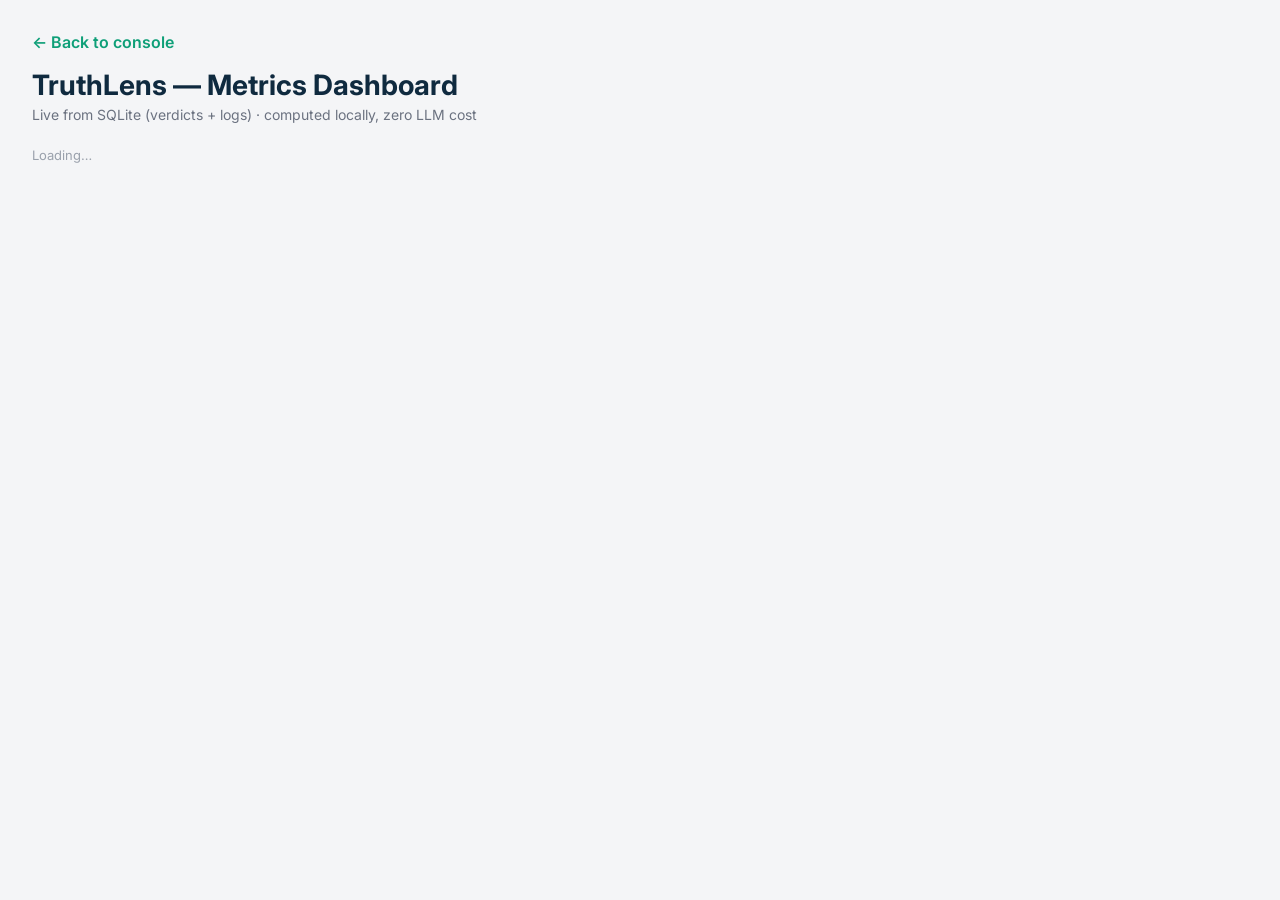
==== frontend/metrics.html @ 728c8093 "V2" ====
<!DOCTYPE html>
<html lang="en">
<head>
<meta charset="UTF-8"><meta name="viewport" content="width=device-width, initial-scale=1.0">
<title>TruthLens — Metrics</title>
<link href="https://fonts.googleapis.com/css2?family=Inter:wght@400;600;700;800&display=swap" rel="stylesheet">
<style>
*{box-sizing:border-box;margin:0;padding:0}
body{font-family:"Inter",system-ui,sans-serif;background:#f4f5f7;color:#1a1d21;padding:32px}
h1{font-size:28px;color:#0f2a3f}.sub{color:#6b7280;margin:4px 0 24px;font-size:14px}
.grid{display:grid;grid-template-columns:repeat(auto-fill,minmax(230px,1fr));gap:16px;margin-bottom:24px}
.card{background:#fff;border:1px solid #e6e8eb;border-radius:14px;padding:18px;box-shadow:0 1px 3px rgba(16,24,40,.06)}
.card .k{font-size:12px;color:#6b7280;text-transform:uppercase;letter-spacing:.6px;font-weight:700}
.card .v{font-size:34px;font-weight:800;color:#0e9f78;margin-top:6px}
.card .v.small{font-size:22px}
.panel{background:#fff;border:1px solid #e6e8eb;border-radius:14px;padding:20px;margin-bottom:20px}
.panel h2{font-size:16px;color:#0f2a3f;margin-bottom:14px}
.bar-row{display:flex;align-items:center;gap:12px;margin-bottom:10px}
.bar-label{width:120px;font-size:13px;font-weight:600}
.bar-track{flex:1;height:22px;background:#eceef1;border-radius:6px;overflow:hidden}
.bar-fill{height:100%;border-radius:6px;display:flex;align-items:center;padding-left:8px;color:#fff;font-size:12px;font-weight:700}
.v-Real{background:#16a34a}.v-Fake{background:#dc2626}.v-Misleading{background:#d97706}.v-Manipulated{background:#7c3aed}.v-Inconclusive{background:#6b7280}
.stage{background:#028090}
.muted{color:#9aa1ac;font-size:13px}
a.back{display:inline-block;margin-bottom:16px;color:#0e9f78;text-decoration:none;font-weight:600}
</style>
</head>
<body>
<a class="back" href="/">← Back to console</a>
<h1>TruthLens — Metrics Dashboard</h1>
<div class="sub">Live from SQLite (verdicts + logs) · computed locally, zero LLM cost</div>
<div id="root"><p class="muted">Loading…</p></div>
<script>
const VC=["Real","Fake","Misleading","Manipulated","Inconclusive"];
function card(k,v,small){return `<div class="card"><div class="k">${k}</div><div class="v ${small?'small':''}">${v}</div></div>`;}
function bar(label,val,max,cls){const pct=max?Math.round(val/max*100):0;
  return `<div class="bar-row"><div class="bar-label">${label}</div><div class="bar-track"><div class="bar-fill ${cls}" style="width:${Math.max(pct,6)}%">${val}</div></div></div>`;}
async function load(){
  const r=await fetch('/api/v1/metrics');const m=await r.json();
  const root=document.getElementById('root');
  if(!m.enabled){root.innerHTML='<p class="muted">Metrics DB disabled (set DB_ENABLED=True).</p>';return;}
  const bv=m.by_verdict||{},bi=m.by_input||{};
  const maxV=Math.max(1,...VC.map(k=>bv[k]||0));
  const stages=m.avg_latency_ms_per_stage||{};
  const maxS=Math.max(1,...Object.values(stages));
  let html='<div class="grid">';
  html+=card('Total Checks',m.total_checks);
  html+=card('Avg Confidence',Math.round((m.avg_confidence||0)*100)+'%');
  html+=card('Human Review',Math.round((m.human_review_rate||0)*100)+'%');
  html+=card('Success Rate',Math.round((m.success_rate||0)*100)+'%');
  html+=card('Legal Claims',m.legal_claims);
  html+=card('Manipulated',m.manipulated_detected);
  html+='</div>';
  html+='<div class="panel"><h2>Verdict Distribution</h2>';
  VC.forEach(k=>{html+=bar(k,bv[k]||0,maxV,'v-'+k);});
  html+='</div>';
  html+='<div class="panel"><h2>By Input Type</h2>';
  ['text','audio','image'].forEach(k=>{const mx=Math.max(1,bi.text||0,bi.audio||0,bi.image||0);html+=bar(k,bi[k]||0,mx,'stage');});
  html+='</div>';
  if(Object.keys(stages).length){
    html+='<div class="panel"><h2>Avg Latency per Stage (ms)</h2>';
    Object.entries(stages).forEach(([k,v])=>{html+=bar(k,v,maxS,'stage');});
    html+='</div>';
  }
  root.innerHTML=html;
}
load();setInterval(load,5000);
</script>
</body>
</html>
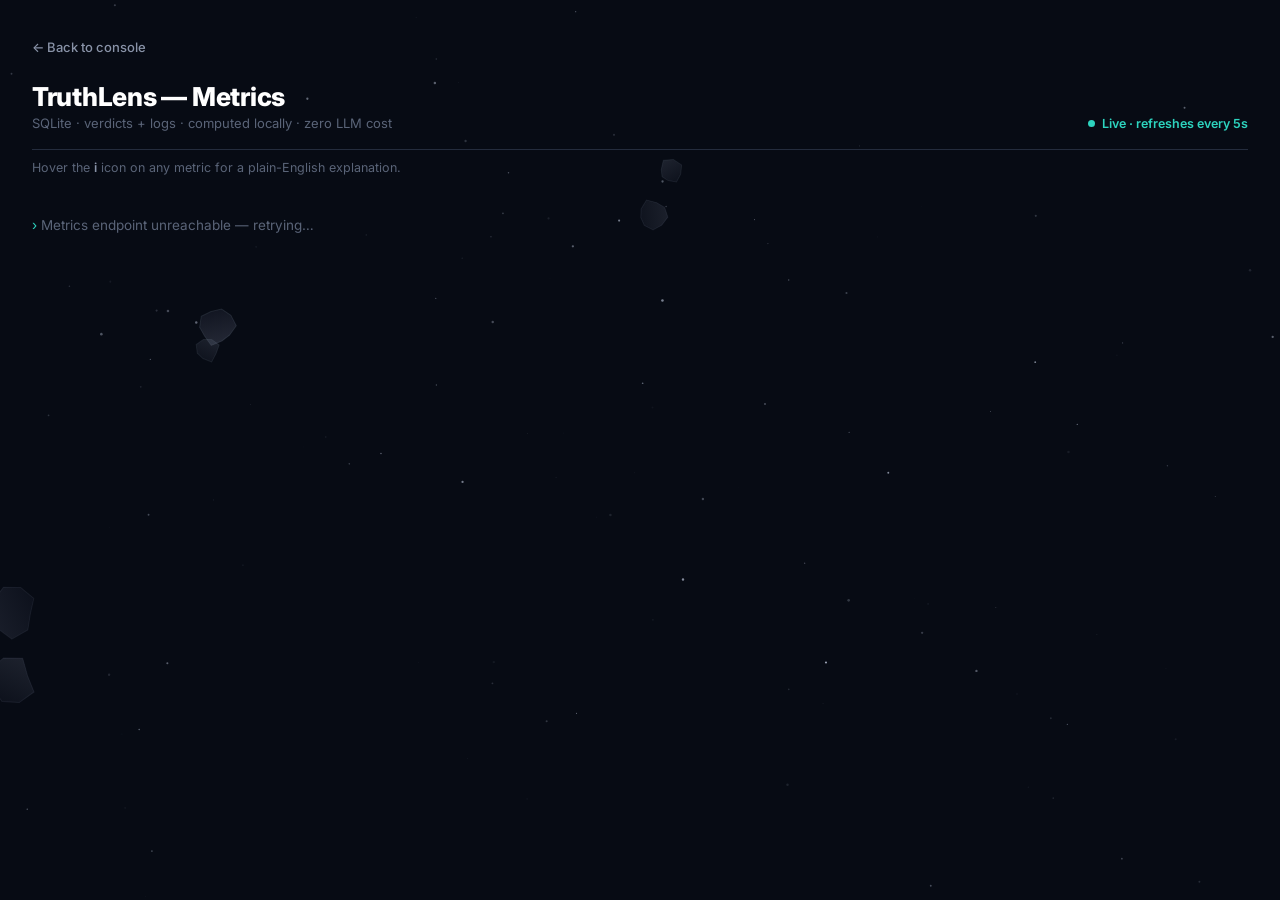
==== commit 0e2296f6: "edit metrics UI" ====
--- a/frontend/metrics.html
+++ b/frontend/metrics.html
@@ -1,70 +1,406 @@
 <!DOCTYPE html>
 <html lang="en">
 <head>
-<meta charset="UTF-8"><meta name="viewport" content="width=device-width, initial-scale=1.0">
+<meta charset="UTF-8">
+<meta name="viewport" content="width=device-width, initial-scale=1.0">
 <title>TruthLens — Metrics</title>
-<link href="https://fonts.googleapis.com/css2?family=Inter:wght@400;600;700;800&display=swap" rel="stylesheet">
+<link rel="preconnect" href="https://fonts.googleapis.com">
+<link href="https://fonts.googleapis.com/css2?family=Inter:wght@400;500;600;700;800&display=swap" rel="stylesheet">
 <style>
-*{box-sizing:border-box;margin:0;padding:0}
-body{font-family:"Inter",system-ui,sans-serif;background:#f4f5f7;color:#1a1d21;padding:32px}
-h1{font-size:28px;color:#0f2a3f}.sub{color:#6b7280;margin:4px 0 24px;font-size:14px}
-.grid{display:grid;grid-template-columns:repeat(auto-fill,minmax(230px,1fr));gap:16px;margin-bottom:24px}
-.card{background:#fff;border:1px solid #e6e8eb;border-radius:14px;padding:18px;box-shadow:0 1px 3px rgba(16,24,40,.06)}
-.card .k{font-size:12px;color:#6b7280;text-transform:uppercase;letter-spacing:.6px;font-weight:700}
-.card .v{font-size:34px;font-weight:800;color:#0e9f78;margin-top:6px}
-.card .v.small{font-size:22px}
-.panel{background:#fff;border:1px solid #e6e8eb;border-radius:14px;padding:20px;margin-bottom:20px}
-.panel h2{font-size:16px;color:#0f2a3f;margin-bottom:14px}
-.bar-row{display:flex;align-items:center;gap:12px;margin-bottom:10px}
-.bar-label{width:120px;font-size:13px;font-weight:600}
-.bar-track{flex:1;height:22px;background:#eceef1;border-radius:6px;overflow:hidden}
-.bar-fill{height:100%;border-radius:6px;display:flex;align-items:center;padding-left:8px;color:#fff;font-size:12px;font-weight:700}
-.v-Real{background:#16a34a}.v-Fake{background:#dc2626}.v-Misleading{background:#d97706}.v-Manipulated{background:#7c3aed}.v-Inconclusive{background:#6b7280}
-.stage{background:#028090}
-.muted{color:#9aa1ac;font-size:13px}
-a.back{display:inline-block;margin-bottom:16px;color:#0e9f78;text-decoration:none;font-weight:600}
+  :root{
+    --bg:#070b14;
+    --panel:rgba(20,26,38,.86);
+    --panel-border:#242c3d;
+    --text:#eef1f6;
+    --muted:#8993a8;
+    --dim:#5a6478;
+    --live:#2dd4bf;
+    --real:#22c55e;
+    --fake:#dc2626;
+    --misleading:#d97706;
+    --manipulated:#7c3aed;
+    --inconclusive:#6b7280;
+    --stage:#0284c7;
+  }
+
+  *{box-sizing:border-box;margin:0;padding:0}
+  html,body{height:100%}
+  body{
+    background:var(--bg);
+    color:var(--text);
+    font-family:"Inter",system-ui,-apple-system,sans-serif;
+    padding:36px 32px 64px;
+    min-height:100vh;
+    position:relative;
+    overflow-x:hidden;
+  }
+
+  #space{position:fixed;inset:0;z-index:-1;background:var(--bg)}
+
+  /* ---------- header ---------- */
+  a.back{
+    display:inline-flex;align-items:center;gap:6px;
+    color:var(--muted);text-decoration:none;font-size:13px;font-weight:500;
+    margin-bottom:26px;transition:color .15s;
+  }
+  a.back:hover{color:var(--live)}
+
+  .masthead{
+    display:flex;align-items:flex-end;justify-content:space-between;
+    flex-wrap:wrap;gap:16px;
+    border-bottom:1px solid var(--panel-border);
+    padding-bottom:18px;margin-bottom:10px;
+  }
+  h1{font-size:26px;font-weight:800;letter-spacing:-.01em;color:#fff}
+  .status{
+    display:flex;align-items:center;gap:7px;
+    font-size:12.5px;font-weight:600;color:var(--live);
+  }
+  .pulse{
+    width:7px;height:7px;border-radius:50%;background:var(--live);
+    box-shadow:0 0 0 0 rgba(45,212,191,.5);
+    animation:pulse 2s infinite;
+  }
+  @keyframes pulse{
+    0%{box-shadow:0 0 0 0 rgba(45,212,191,.45)}
+    70%{box-shadow:0 0 0 8px rgba(45,212,191,0)}
+    100%{box-shadow:0 0 0 0 rgba(45,212,191,0)}
+  }
+  .sub{color:var(--dim);font-size:13px;margin-top:3px}
+  .legend-note{font-size:12.5px;color:var(--dim);margin-bottom:22px}
+  .legend-note b{color:var(--muted);font-weight:600}
+
+  /* ---------- stat cards ---------- */
+  .grid{
+    display:grid;grid-template-columns:repeat(auto-fill,minmax(210px,1fr));
+    gap:14px;margin-bottom:26px;
+  }
+  .card{
+    background:var(--panel);border:1px solid var(--panel-border);
+    border-radius:14px;padding:18px 18px 16px;
+    backdrop-filter:blur(6px);
+  }
+  .card .k-row{display:flex;align-items:center;gap:6px}
+  .card .k{
+    font-size:11.5px;font-weight:700;color:var(--muted);
+    text-transform:uppercase;letter-spacing:.5px;
+  }
+  .card .v{
+    font-size:32px;font-weight:800;margin-top:8px;
+    color:var(--card-accent, var(--live));
+  }
+  .card .v .unit{font-size:16px;color:var(--muted);font-weight:600;margin-left:2px}
+  .card .why{font-size:12px;color:var(--dim);margin-top:7px;line-height:1.45}
+
+  /* ---------- info tooltip ---------- */
+  .info{
+    position:relative;display:inline-flex;align-items:center;justify-content:center;
+    width:15px;height:15px;border-radius:50%;
+    background:rgba(255,255,255,.06);color:var(--dim);
+    font-size:10px;font-weight:700;font-style:normal;
+    cursor:default;flex-shrink:0;
+  }
+  .info:hover{background:var(--live);color:#06231e}
+  .info .tip{
+    display:none;position:absolute;left:50%;bottom:calc(100% + 9px);
+    transform:translateX(-50%);width:230px;
+    background:#131c2c;border:1px solid var(--panel-border);
+    border-radius:9px;padding:11px 13px;
+    font-size:12.5px;line-height:1.55;font-weight:400;
+    color:var(--muted);z-index:20;
+    box-shadow:0 10px 28px rgba(0,0,0,.5);
+  }
+  .info:hover .tip{display:block}
+
+  /* ---------- panels ---------- */
+  .panel{
+    background:var(--panel);border:1px solid var(--panel-border);
+    border-radius:14px;padding:20px 22px 18px;margin-bottom:18px;
+    backdrop-filter:blur(6px);
+  }
+  .panel h2{
+    font-size:15px;font-weight:700;color:var(--text);
+    display:flex;align-items:center;gap:6px;justify-content:space-between;
+    margin-bottom:16px;
+  }
+  .panel h2 .left{display:flex;align-items:center;gap:6px}
+  .panel h2 .count{font-size:12px;font-weight:500;color:var(--dim)}
+
+  /* ---------- bars (clean, solid fill) ---------- */
+  .bar-row{display:flex;align-items:center;gap:12px;margin-bottom:11px}
+  .bar-row:last-child{margin-bottom:0}
+  .bar-label{
+    width:112px;flex-shrink:0;font-size:13px;font-weight:600;color:var(--muted);
+  }
+  .bar-track{flex:1;height:20px;background:#1a2233;border-radius:6px;overflow:hidden}
+  .bar-fill{
+    height:100%;border-radius:6px;
+    display:flex;align-items:center;justify-content:flex-end;padding-right:9px;
+    color:#fff;font-size:11.5px;font-weight:700;
+    transition:width .5s ease;
+    min-width:2px;
+  }
+
+  .muted{color:var(--dim);font-size:13px}
+  .empty{color:var(--dim);font-size:13.5px;padding:20px 0}
+  .empty::before{content:"› "; color:var(--live)}
+
+  footer{margin-top:6px;text-align:right;font-size:11.5px;color:var(--dim)}
+
+  @media (max-width:600px){
+    body{padding:22px 16px 48px}
+    .bar-label{width:84px;font-size:12px}
+    .info .tip{width:180px;left:0;transform:none}
+  }
+  @media (prefers-reduced-motion: reduce){.pulse{animation:none}}
 </style>
 </head>
 <body>
-<a class="back" href="/">← Back to console</a>
-<h1>TruthLens — Metrics Dashboard</h1>
-<div class="sub">Live from SQLite (verdicts + logs) · computed locally, zero LLM cost</div>
-<div id="root"><p class="muted">Loading…</p></div>
+
+<canvas id="space"></canvas>
+
+<a class="back" href="/">&larr; Back to console</a>
+
+<div class="masthead">
+  <div>
+    <h1>TruthLens — Metrics</h1>
+    <div class="sub">SQLite · verdicts + logs · computed locally · zero LLM cost</div>
+  </div>
+  <div class="status"><span class="pulse"></span>Live · refreshes every 5s</div>
+</div>
+<div class="legend-note">Hover the <b>i</b> icon on any metric for a plain-English explanation.</div>
+
+<div id="root"><div class="empty">Connecting to metrics store…</div></div>
+
+<footer id="updated"></footer>
+
 <script>
-const VC=["Real","Fake","Misleading","Manipulated","Inconclusive"];
-function card(k,v,small){return `<div class="card"><div class="k">${k}</div><div class="v ${small?'small':''}">${v}</div></div>`;}
-function bar(label,val,max,cls){const pct=max?Math.round(val/max*100):0;
-  return `<div class="bar-row"><div class="bar-label">${label}</div><div class="bar-track"><div class="bar-fill ${cls}" style="width:${Math.max(pct,6)}%">${val}</div></div></div>`;}
-async function load(){
-  const r=await fetch('/api/v1/metrics');const m=await r.json();
-  const root=document.getElementById('root');
-  if(!m.enabled){root.innerHTML='<p class="muted">Metrics DB disabled (set DB_ENABLED=True).</p>';return;}
-  const bv=m.by_verdict||{},bi=m.by_input||{};
-  const maxV=Math.max(1,...VC.map(k=>bv[k]||0));
-  const stages=m.avg_latency_ms_per_stage||{};
-  const maxS=Math.max(1,...Object.values(stages));
-  let html='<div class="grid">';
-  html+=card('Total Checks',m.total_checks);
-  html+=card('Avg Confidence',Math.round((m.avg_confidence||0)*100)+'%');
-  html+=card('Human Review',Math.round((m.human_review_rate||0)*100)+'%');
-  html+=card('Success Rate',Math.round((m.success_rate||0)*100)+'%');
-  html+=card('Legal Claims',m.legal_claims);
-  html+=card('Manipulated',m.manipulated_detected);
-  html+='</div>';
-  html+='<div class="panel"><h2>Verdict Distribution</h2>';
-  VC.forEach(k=>{html+=bar(k,bv[k]||0,maxV,'v-'+k);});
-  html+='</div>';
-  html+='<div class="panel"><h2>By Input Type</h2>';
-  ['text','audio','image'].forEach(k=>{const mx=Math.max(1,bi.text||0,bi.audio||0,bi.image||0);html+=bar(k,bi[k]||0,mx,'stage');});
-  html+='</div>';
-  if(Object.keys(stages).length){
-    html+='<div class="panel"><h2>Avg Latency per Stage (ms)</h2>';
-    Object.entries(stages).forEach(([k,v])=>{html+=bar(k,v,maxS,'stage');});
-    html+='</div>';
-  }
-  root.innerHTML=html;
-}
-load();setInterval(load,5000);
+  /* ============ space background: stars + drifting asteroids ============ */
+  (function () {
+    const canvas = document.getElementById("space");
+    const ctx = canvas.getContext("2d");
+    const reduceMotion = window.matchMedia("(prefers-reduced-motion: reduce)").matches;
+    let w, h, stars = [], asteroids = [];
+
+    function rockPath(radius, jaggedness, points) {
+      const pts = [];
+      for (let i = 0; i < points; i++) {
+        const angle = (i / points) * Math.PI * 2;
+        const r = radius * (1 - jaggedness / 2 + Math.random() * jaggedness);
+        pts.push([Math.cos(angle) * r, Math.sin(angle) * r]);
+      }
+      return pts;
+    }
+
+    function makeAsteroid() {
+      const radius = 6 + Math.random() * 22;
+      return {
+        x: Math.random() * w,
+        y: Math.random() * h,
+        radius,
+        pts: rockPath(radius, 0.5, 8 + Math.floor(Math.random() * 3)),
+        rot: Math.random() * Math.PI * 2,
+        rotSpeed: (Math.random() - 0.5) * 0.0006,
+        vx: (Math.random() - 0.5) * 0.06,
+        vy: 0.03 + Math.random() * 0.07,
+        alpha: 0.16 + Math.random() * 0.22,
+      };
+    }
+
+    function resize() {
+      w = canvas.width = window.innerWidth;
+      h = canvas.height = window.innerHeight;
+      const starCount = Math.round((w * h) / 9500);
+      stars = Array.from({ length: starCount }, () => ({
+        x: Math.random() * w,
+        y: Math.random() * h,
+        r: Math.random() * 1.1 + 0.2,
+        baseAlpha: Math.random() * 0.55 + 0.15,
+        phase: Math.random() * Math.PI * 2,
+        speed: Math.random() * 0.15 + 0.02,
+        drift: Math.random() * 0.04 + 0.008,
+      }));
+      const asteroidCount = Math.max(5, Math.round(w / 220));
+      asteroids = Array.from({ length: asteroidCount }, makeAsteroid);
+    }
+
+    function drawAsteroid(a) {
+      ctx.save();
+      ctx.translate(a.x, a.y);
+      ctx.rotate(a.rot);
+      ctx.beginPath();
+      a.pts.forEach(([px, py], i) => (i === 0 ? ctx.moveTo(px, py) : ctx.lineTo(px, py)));
+      ctx.closePath();
+      const grad = ctx.createLinearGradient(-a.radius, -a.radius, a.radius, a.radius);
+      grad.addColorStop(0, `rgba(120,128,150,${a.alpha})`);
+      grad.addColorStop(1, `rgba(30,36,52,${a.alpha})`);
+      ctx.fillStyle = grad;
+      ctx.fill();
+      ctx.lineWidth = 1;
+      ctx.strokeStyle = `rgba(150,160,185,${a.alpha * 0.5})`;
+      ctx.stroke();
+      ctx.restore();
+    }
+
+    function tick(t) {
+      ctx.clearRect(0, 0, w, h);
+
+      for (const s of stars) {
+        const twinkle = reduceMotion ? 1 : 0.55 + 0.45 * Math.sin(t * 0.001 * s.speed + s.phase);
+        ctx.globalAlpha = s.baseAlpha * twinkle;
+        ctx.fillStyle = "#dfe9ff";
+        ctx.beginPath();
+        ctx.arc(s.x, s.y, s.r, 0, Math.PI * 2);
+        ctx.fill();
+        if (!reduceMotion) {
+          s.y += s.drift;
+          if (s.y > h) s.y = 0;
+        }
+      }
+      ctx.globalAlpha = 1;
+
+      for (const a of asteroids) {
+        drawAsteroid(a);
+        if (!reduceMotion) {
+          a.x += a.vx;
+          a.y += a.vy;
+          a.rot += a.rotSpeed;
+          if (a.y - a.radius > h) { a.y = -a.radius; a.x = Math.random() * w; }
+          if (a.x < -40) a.x = w + 40;
+          if (a.x > w + 40) a.x = -40;
+        }
+      }
+
+      requestAnimationFrame(tick);
+    }
+
+    window.addEventListener("resize", resize);
+    resize();
+    requestAnimationFrame(tick);
+  })();
+
+  /* ============ metrics dashboard ============ */
+  const VERDICTS = [
+    ["Real", "--real"],
+    ["Fake", "--fake"],
+    ["Misleading", "--misleading"],
+    ["Manipulated", "--manipulated"],
+    ["Inconclusive", "--inconclusive"],
+  ];
+
+  const STAT_HELP = {
+    "Total Checks": "How many pieces of content have gone through the full verification pipeline in total.",
+    "Avg Confidence": "How sure the system is, on average, about the verdicts it gives. Low or falling values mean it's guessing more often — not necessarily wrong, just unsure.",
+    "Human Review": "Share of checks flagged for a person to double-check instead of trusting the automated verdict. A high % means the pipeline is leaning on humans a lot.",
+    "Success Rate": "Share of checks that completed without an error. This measures reliability, not accuracy.",
+    "Legal Claims": "Number of checks where the content contained a claim tagged as legal or regulatory, which gets handled with extra caution.",
+    "Manipulated": "Number of checks where the verdict was specifically 'Manipulated' — edited or doctored media. Broken out because it's usually the most actionable verdict.",
+  };
+  const PANEL_HELP = {
+    verdict: "How every check ever run breaks down across the five possible outcomes. A panel dominated by Inconclusive usually means the evidence-gathering step needs work, not that content is genuinely ambiguous.",
+    input: "What kind of content people are actually submitting — text, audio, or image — so you know where to focus testing and support.",
+    latency: "Average time each pipeline stage takes, in milliseconds. The longest bar is your current bottleneck.",
+  };
+
+  const fmtPct = (x) => Math.round((x || 0) * 100) + "%";
+
+  function info(text) {
+    return `<span class="info">i<span class="tip">${text}</span></span>`;
+  }
+
+  function statCard(label, value, accentVar, unit = "") {
+    return `
+      <div class="card">
+        <div class="k-row"><span class="k">${label}</span>${info(STAT_HELP[label] || "")}</div>
+        <div class="v" style="color:var(${accentVar})">${value}${unit ? `<span class="unit">${unit}</span>` : ""}</div>
+      </div>`;
+  }
+
+  function bar(label, value, max, colorVar) {
+    const pct = max ? Math.round((value / max) * 100) : 0;
+    return `
+      <div class="bar-row">
+        <div class="bar-label">${label}</div>
+        <div class="bar-track">
+          <div class="bar-fill" style="width:${Math.max(pct, value > 0 ? 4 : 0)}%;background:var(${colorVar})">${value}</div>
+        </div>
+      </div>`;
+  }
+
+  function panel(title, countLabel, explainText, bodyHtml) {
+    return `
+      <div class="panel">
+        <h2><span class="left">${title}${info(explainText)}</span>${countLabel ? `<span class="count">${countLabel}</span>` : ""}</h2>
+        ${bodyHtml}
+      </div>`;
+  }
+
+  async function load() {
+    const root = document.getElementById("root");
+    let metrics;
+    try {
+      const res = await fetch("/api/v1/metrics");
+      metrics = await res.json();
+    } catch (err) {
+      root.innerHTML = `<div class="empty">Metrics endpoint unreachable — retrying…</div>`;
+      return;
+    }
+
+    if (!metrics.enabled) {
+      root.innerHTML = `<div class="empty">Metrics DB disabled — set DB_ENABLED=True</div>`;
+      return;
+    }
+
+    const byVerdict = metrics.by_verdict || {};
+    const byInput = metrics.by_input || {};
+    const stages = metrics.avg_latency_ms_per_stage || {};
+
+    const maxVerdict = Math.max(1, ...VERDICTS.map(([k]) => byVerdict[k] || 0));
+    const inputTypes = ["text", "audio", "image"];
+    const maxInput = Math.max(1, ...inputTypes.map((k) => byInput[k] || 0));
+    const stageEntries = Object.entries(stages);
+    const maxStage = Math.max(1, ...stageEntries.map(([, v]) => v));
+
+    let html = "";
+
+    html += `<div class="grid">`;
+    html += statCard("Total Checks", metrics.total_checks ?? 0, "--live");
+    html += statCard("Avg Confidence", fmtPct(metrics.avg_confidence), "--real");
+    html += statCard("Human Review", fmtPct(metrics.human_review_rate), "--misleading");
+    html += statCard("Success Rate", fmtPct(metrics.success_rate), "--stage");
+    html += statCard("Legal Claims", metrics.legal_claims ?? 0, "--manipulated");
+    html += statCard("Manipulated", metrics.manipulated_detected ?? 0, "--fake");
+    html += `</div>`;
+
+    html += panel(
+      "Verdict Distribution",
+      `${metrics.total_checks ?? 0} total`,
+      PANEL_HELP.verdict,
+      VERDICTS.map(([label, colorVar]) => bar(label, byVerdict[label] || 0, maxVerdict, colorVar)).join("")
+    );
+
+    html += panel(
+      "By Input Type",
+      "",
+      PANEL_HELP.input,
+      inputTypes.map((k) => bar(k, byInput[k] || 0, maxInput, "--stage")).join("")
+    );
+
+    if (stageEntries.length) {
+      html += panel(
+        "Avg Latency per Stage",
+        "milliseconds",
+        PANEL_HELP.latency,
+        stageEntries.map(([k, v]) => bar(k, Math.round(v), maxStage, "--stage")).join("")
+      );
+    }
+
+    root.innerHTML = html;
+    document.getElementById("updated").textContent = "Last updated " + new Date().toLocaleTimeString();
+  }
+
+  load();
+  setInterval(load, 5000);
 </script>
 </body>
-</html>
+</html>
